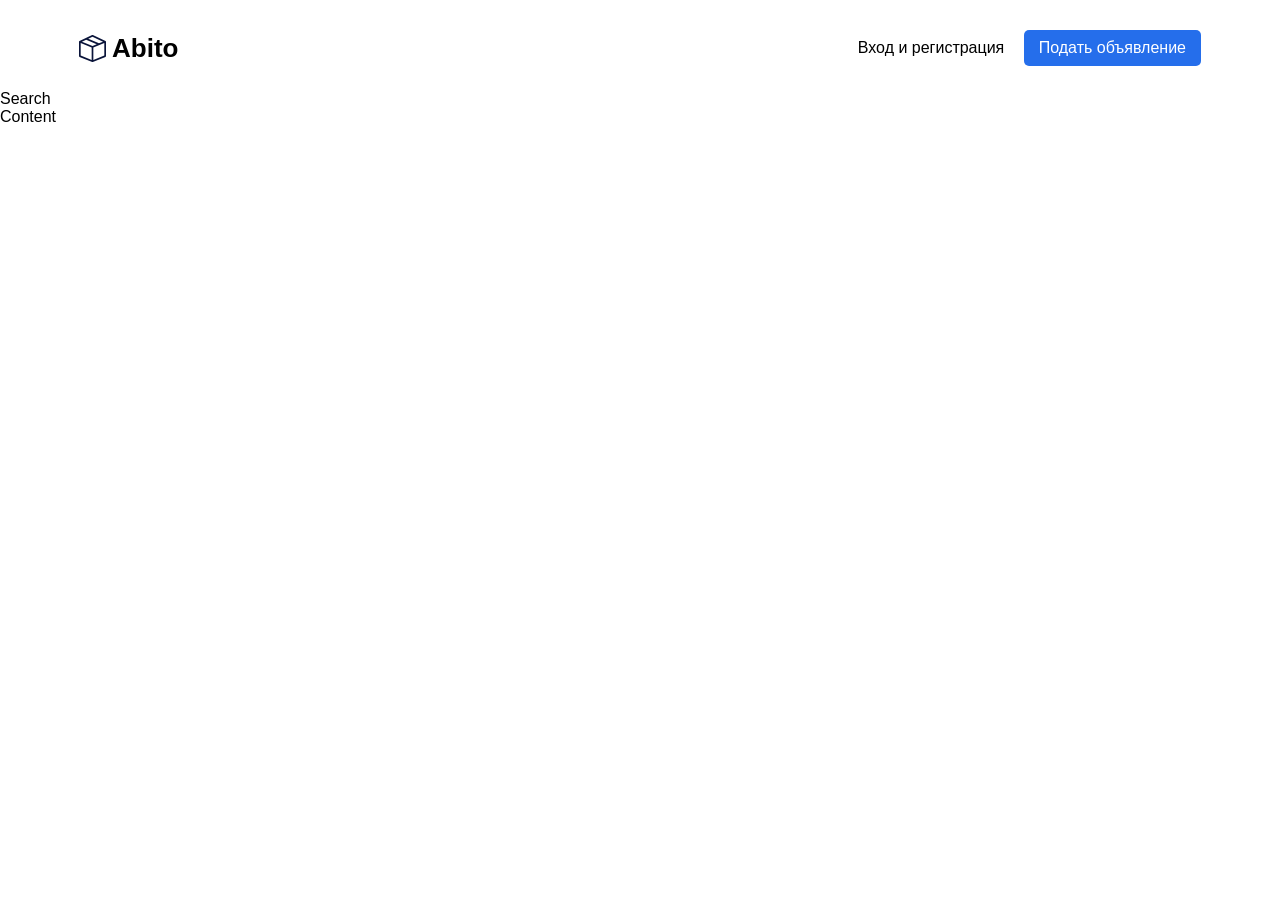
==== index.html @ bf1d8023 "first commit" ====
<!DOCTYPE html>
<html lang="en">
<head>
    <meta charset="UTF-8">
    <meta name="viewport" content="width=device-width, initial-scale=1.0">
    <link rel="stylesheet" href="style.css">
    <title>Abito</title>
</head>
<body>
    <header class="header">
        <div class="container">
            <div class="header-box">
                <div class="header-logo">
                    <img src="./image/box.svg" alt="logo">
                    <span>Abito</span>
                </div>
                <div class="header-controls">
                    <button class="btn btn-outline">Вход и регистрация</button>
                    <button class="btn btn-primary">Подать объявление</button>
                </div>
                <div class="header-burger">
                    <img src="./image/burger.svg" alt="burger">
                </div>
            </div>
        </div>
    </header>
    <div>Search</div>
    <main>Content</main>
</body>
</html>
---- style.css ----
* {
    box-sizing: border-box;
}

body {
    margin: 0;
    font-family: sans-serif;
}

.container {
    width: 100%;
    max-width: 1146px;
    padding: 0 12px;
    margin: 0 auto; 
}

.btn {
    font-size: 16px;
    line-height: 16px;
    font-weight: 400;
    padding: 10px 15px 10px 15px;
    border-radius: 5px;
    border: none;
    cursor: pointer;
}

.btn-outline {
    background-color: transparent;
}

.btn-primary {
    background-color: #256EEB;
    color: #fff;
}

.header {
    padding-top: 30px;
    padding-bottom: 24px;
}

.header-box {
    display: flex;
    justify-content: space-between;
    align-items: center;
}

.header-logo {
    display: flex;
    justify-content: flex-start;
    align-items: center;
}

.header-logo span {
    line-height: 28px;
    font-size: 26px;
    font-weight: 700;
    margin-left: 6px;
}

.header-burger {
    width: 30px;
    height: 19px;
    display: none;
}

@media (max-width: 1200px) {
    .container {
        min-width: 991px;
    }
}
@media (max-width: 991px) {
    .container {
        min-width: 730px;
    }
}
@media (max-width: 786px) {
    .container {
        min-width: 100%;
    }
    .header-burger {
        display: block;
    }
    .header-controls {
        display: none;
    }
}
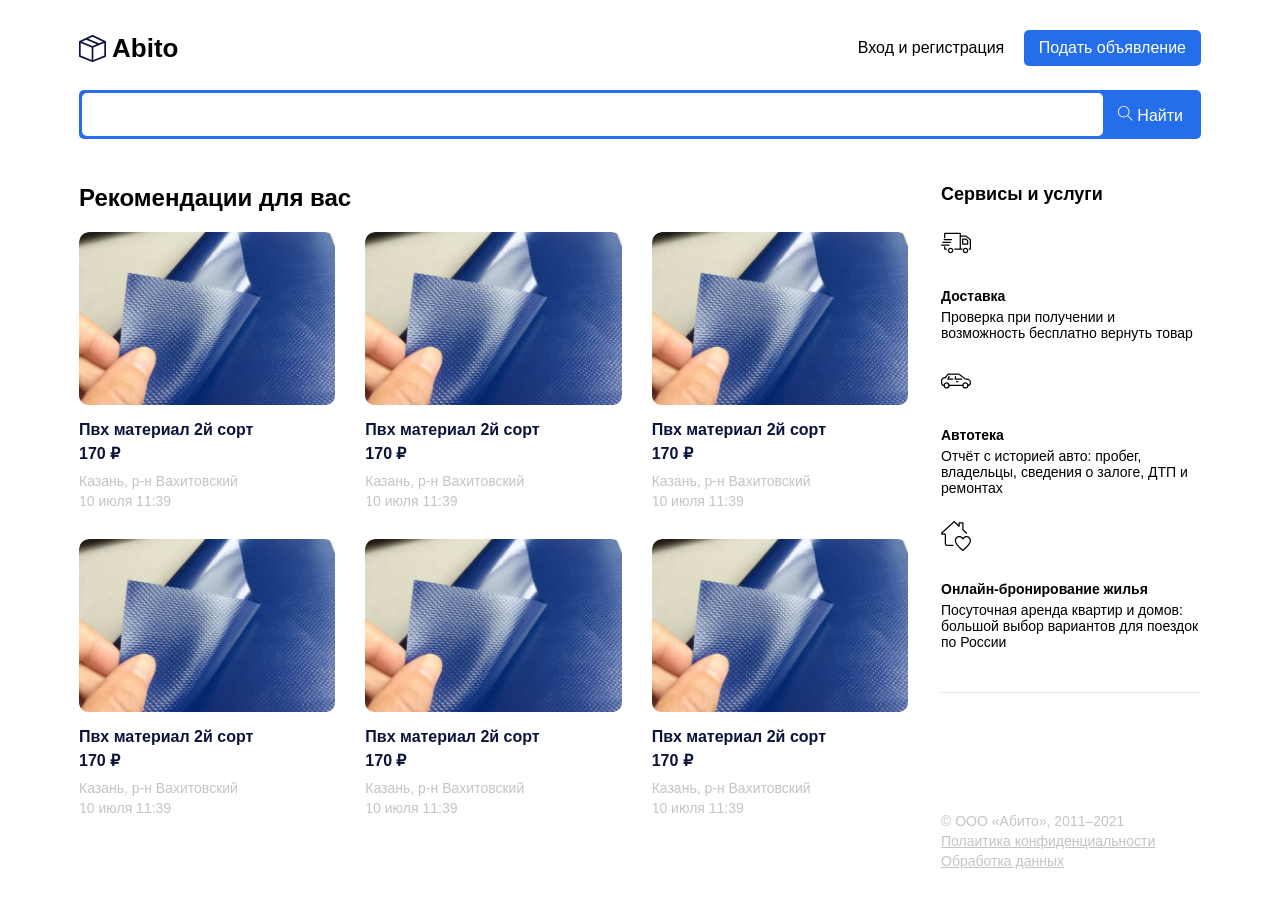
==== commit 3c484fd4: "add search, cards, product page" ====
--- a/index.html
+++ b/index.html
@@ -10,10 +10,10 @@
     <header class="header">
         <div class="container">
             <div class="header-box">
-                <div class="header-logo">
+                <a href="index.html" class="header-logo">
                     <img src="./image/box.svg" alt="logo">
                     <span>Abito</span>
-                </div>
+                </a>
                 <div class="header-controls">
                     <button class="btn btn-outline">Вход и регистрация</button>
                     <button class="btn btn-primary">Подать объявление</button>
@@ -24,7 +24,142 @@
             </div>
         </div>
     </header>
-    <div>Search</div>
-    <main>Content</main>
+    <div></div>
+    <main>
+        <section class="search">
+            <div class="container">
+                <div class="search-box">
+                    <input type="text">
+                    <button class="btn btn-primary btn-search">
+                        <img src="./image/search.svg" alt="search" class="search-btn__icon">
+                        <span class="search-btn__text">Найти</span>
+                    </button>
+                </div>
+            </div>
+        </section>
+        <section class="content">
+            <div class="container">
+                <div class="content-box">
+                    <div class="content-main">
+                        <h2 class="content-main__title">Рекомендации для вас</h2>
+                        <div class="content-main__list">
+                            <a href="product.html" class="content-main__list-item">
+                                <div class="content-main__list-item--img">
+                                    <img src="./image/card-img.png" alt="card-img">
+                                </div>
+                                <h5 class="content-main__list-item--title">
+                                    Пвх материал 2й сорт
+                                </h5>
+                                <strong class="content-main__list-item--price">170 ₽</strong>
+                                    <div class="content-main__list-item--desc-box">
+                                        <span class="content-main__list-item--desc">Казань, р-н Вахитовский</span>
+                                        <span class="content-main__list-item--desc">10 июля 11:39</span>
+                                    </div>
+                            </a>
+                            <a href="product.html" class="content-main__list-item">
+                                <div class="content-main__list-item--img">
+                                    <img src="./image/card-img.png" alt="card-img">
+                                </div>
+                                <h5 class="content-main__list-item--title">
+                                    Пвх материал 2й сорт
+                                </h5>
+                                <strong class="content-main__list-item--price">170 ₽</strong>
+                                    <div class="content-main__list-item--desc-box">
+                                        <span class="content-main__list-item--desc">Казань, р-н Вахитовский</span>
+                                        <span class="content-main__list-item--desc">10 июля 11:39</span>
+                                    </div>
+                            </a>
+                            <a href="product.html" class="content-main__list-item">
+                                <div class="content-main__list-item--img">
+                                    <img src="./image/card-img.png" alt="card-img">
+                                </div>
+                                <h5 class="content-main__list-item--title">
+                                    Пвх материал 2й сорт
+                                </h5>
+                                <strong class="content-main__list-item--price">170 ₽</strong>
+                                    <div class="content-main__list-item--desc-box">
+                                        <span class="content-main__list-item--desc">Казань, р-н Вахитовский</span>
+                                        <span class="content-main__list-item--desc">10 июля 11:39</span>
+                                    </div>
+                            </a>
+                            <a href="product.html" class="content-main__list-item">
+                                <div class="content-main__list-item--img">
+                                    <img src="./image/card-img.png" alt="card-img">
+                                </div>
+                                <h5 class="content-main__list-item--title">
+                                    Пвх материал 2й сорт
+                                </h5>
+                                <strong class="content-main__list-item--price">170 ₽</strong>
+                                    <div class="content-main__list-item--desc-box">
+                                        <span class="content-main__list-item--desc">Казань, р-н Вахитовский</span>
+                                        <span class="content-main__list-item--desc">10 июля 11:39</span>
+                                    </div>
+                            </a>
+                            <a href="product.html" class="content-main__list-item">
+                                <div class="content-main__list-item--img">
+                                    <img src="./image/card-img.png" alt="card-img">
+                                </div>
+                                <h5 class="content-main__list-item--title">
+                                    Пвх материал 2й сорт
+                                </h5>
+                                <strong class="content-main__list-item--price">170 ₽</strong>
+                                    <div class="content-main__list-item--desc-box">
+                                        <span class="content-main__list-item--desc">Казань, р-н Вахитовский</span>
+                                        <span class="content-main__list-item--desc">10 июля 11:39</span>
+                                    </div>
+                            </a>
+                            <a href="product.html" class="content-main__list-item">
+                                <div class="content-main__list-item--img">
+                                    <img src="./image/card-img.png" alt="card-img">
+                                </div>
+                                <h5 class="content-main__list-item--title">
+                                    Пвх материал 2й сорт
+                                </h5>
+                                <strong class="content-main__list-item--price">170 ₽</strong>
+                                    <div class="content-main__list-item--desc-box">
+                                        <span class="content-main__list-item--desc">Казань, р-н Вахитовский</span>
+                                        <span class="content-main__list-item--desc">10 июля 11:39</span>
+                                    </div>
+                            </a>
+
+                        </div>
+                    </div>
+                    <div class="content-side">
+                        <h3 class="content-side__title">Сервисы и услуги</h3>
+                        <div class="content-side__box">
+                            <div class="content-side__list">
+                                <div class="content-side__list-item">
+                                    <img src="./image/delivery.svg" alt="" class="content-side__list-item--img">
+                                    <h5 class="content-side__list-item--title">Доставка</h5>
+                                    <p class="content-side__list-item--text">
+                                        Проверка при получении и возможность бесплатно вернуть товар
+                                    </p>
+                                </div>
+                                <div class="content-side__list-item">
+                                    <img src="./image/sedan.svg" alt="" class="content-side__list-item--img">
+                                    <h5 class="content-side__list-item--title">Автотека</h5>
+                                    <p class="content-side__list-item--text">
+                                        Отчёт с историей авто: пробег, владельцы, сведения о залоге, ДТП и ремонтах
+                                    </p>
+                                </div>
+                                <div class="content-side__list-item">
+                                    <img src="./image/love.svg" alt="" class="content-side__list-item--img">
+                                    <h5 class="content-side__list-item--title">Онлайн-бронирование жилья</h5>
+                                    <p class="content-side__list-item--text">
+                                        Посуточная аренда квартир и домов: большой выбор вариантов для поездок по России
+                                    </p>
+                                </div>
+                            </div>
+                        <div class="content-side__footer">
+                            <p class="content-side__footer--item">© ООО «Абито», 2011–2021</p>
+                            <a href="#" class="content-side__footer--item">Полaитика конфиденциальности</a>
+                            <a href="#" class="content-side__footer--item">Обработка данных</a>
+                        </div>
+                        </div>
+                    </div>
+                </div>
+            </div>
+        </section>
+    </main>
 </body>
 </html>
--- a/style.css
+++ b/style.css
@@ -33,6 +33,11 @@
     color: #fff;
 }
 
+.btn-large {
+    width: 264px;
+    height: 54px;
+}
+
 .header {
     padding-top: 30px;
     padding-bottom: 24px;
@@ -48,6 +53,8 @@
     display: flex;
     justify-content: flex-start;
     align-items: center;
+    text-decoration: none;
+    color: inherit;
 }
 
 .header-logo span {
@@ -55,6 +62,7 @@
     font-size: 26px;
     font-weight: 700;
     margin-left: 6px;
+    
 }
 
 .header-burger {
@@ -63,15 +71,252 @@
     display: none;
 }
 
+.search {
+    margin-bottom: 45px;
+}
+
+.search-box {
+    width: 100%;
+    border-radius: 5px;
+    background-color: #256EEB;
+    padding: 3px;
+    display: flex;
+    align-items: center;
+    justify-content: flex-start;
+}
+
+.search-box input {
+    flex-grow: 1;
+    padding: 14px 22px;
+    outline: none;
+    border-radius: 5px;
+    border: none;
+    min-width: 0;
+}
+
+.search-btn {
+    display: flex;
+    align-items: center;
+}
+
+.search-btn .search-btn__icon {
+    width: 15px;
+    height: 15px;
+}
+
+.search-btn .search-btn__text {
+    margin-left: 2px;
+    font-size: 16px;
+    line-height: 15px;
+}
+
+.content {
+    padding-bottom: 50px;
+}
+
+.content-box {
+    display: flex;
+    justify-content: space-between;
+    align-items: flex-start;
+    gap: 33px;
+}
+
+.content-main {
+    flex-grow: 1;
+}
+
+
+
+.content-main__title {
+    font-size: 24px;
+    line-height: 28px;
+    margin-top: 0;
+}
+
+.content-main__list {
+    display: flex;
+    justify-content: space-between;
+    flex-wrap: wrap;
+    row-gap: 30px;
+}
+
+.content-main__list-item {
+    width: calc((100% - 60px) / 3 );
+    display: flex;
+    flex-direction: column;
+    align-items: flex-start;
+    border-radius: 10px;
+    overflow: hidden;
+    text-decoration: none;
+}
+
+.content-main__list-item--img {
+    width: 100%;
+    display: flex;
+}
+
+.content-main__list-item--img img {
+    width: 100%;
+}
+
+.content-main__list-item--title {
+    margin-top: 15px;
+    margin-bottom: 5px;
+    font-size: 16px;
+    line-height: 19px;
+    color: #0A143A; 
+}
+
+.content-main__list-item:hover .content-main__list-item--title {
+    color: #256EEB;
+}
+
+.content-main__list-item--price {
+    font-size: 16px;
+    line-height: 19px;
+    color: #0A143A; 
+    margin-bottom: 10px;
+}
+
+.content-main__list-item--desc-box {
+    display: flex;
+    flex-direction: column;
+    row-gap: 4px;
+}
+
+.content-main__list-item--desc {
+    font-size: 14px;
+    line-height: 16px;
+    color: #C4C4C4;
+}
+
+.content-side {
+    width: 260px;
+    min-width: 260px;
+}
+
+.content-side__title {
+    font-size: 18px;
+    line-height: 21px;
+    margin-top: 0;
+    margin-bottom: 23px;
+}
+
+.content-side__list {
+    display: flex;
+    flex-direction: column;
+    justify-content: space-between;
+    gap: 25px;
+    border-bottom: 1px solid #E5E5E5;
+    margin-bottom: 120px;
+    padding-bottom: 42px;
+}
+
+.content-side__list-item {
+    display: flex;
+    flex-direction: column;
+    align-items: flex-start;
+}
+.content-side__list-item--img {
+    margin-bottom: 7px;
+}
+
+.content-side__list-item--title {
+    margin-bottom: 5px;
+    font-size: 14px;
+    line-height: 16px;
+}
+
+.content-side__list-item--text {
+    font-size: 14px;
+    line-height: 16px;
+    margin: 0;
+}
+
+.content-side__footer {
+    display: flex;
+    flex-direction: column;
+    gap: 4px;
+}
+
+.content-side__footer--item {
+    font-size: 14px;
+    line-height: 16px;
+    color: #C4C4C4;
+    margin: 0;
+}
+
+.content-product {
+    display: flex;
+    flex-grow: 1;
+    gap: 30px;
+}
+
+.content-product__left {
+    flex-basis: 50%;
+}
+
+.content-product__right {
+    flex-basis: 50%;
+}
+
+.content-product__title, .content-product__price {
+    margin-top: 0px;
+    margin-bottom: 25px;
+    font-size: 24px;
+    line-height: 28px;
+}
+
+.content-product__text {
+    font-size: 14px;
+    line-height: 20px;
+}
+
+.content-product__img {
+    width: 100%;
+}
+
 @media (max-width: 1200px) {
     .container {
         min-width: 991px;
     }
+    .content-main__list-item {
+        width: calc((100% - 30px) / 2 );
+    }
 }
 @media (max-width: 991px) {
     .container {
         min-width: 730px;
     }
+
+    .content-box {
+        flex-direction: column;
+    }
+
+    .content-main {
+        width: 100%;
+    }
+
+    .content-side {
+        width: 100%;
+        min-width: none;
+    }
+
+    .content-product {
+        flex-direction: column;
+        width: 100%;
+    }
+
+    .content-product__left {
+        flex-basis: 100%;
+        width: 100%;
+    }
+
+    .content-product__right {
+        flex-basis: 100%;
+        width: 100%;
+    }
+
 }
 @media (max-width: 786px) {
     .container {
@@ -83,4 +328,16 @@
     .header-controls {
         display: none;
     }
+
+    .search-btn .search-btn__text {
+        display: none;
+    }
+
+
+}
+
+@media (max-width: 480px) {
+    .content-main__list-item {
+        width: 100%;
+    }
 }
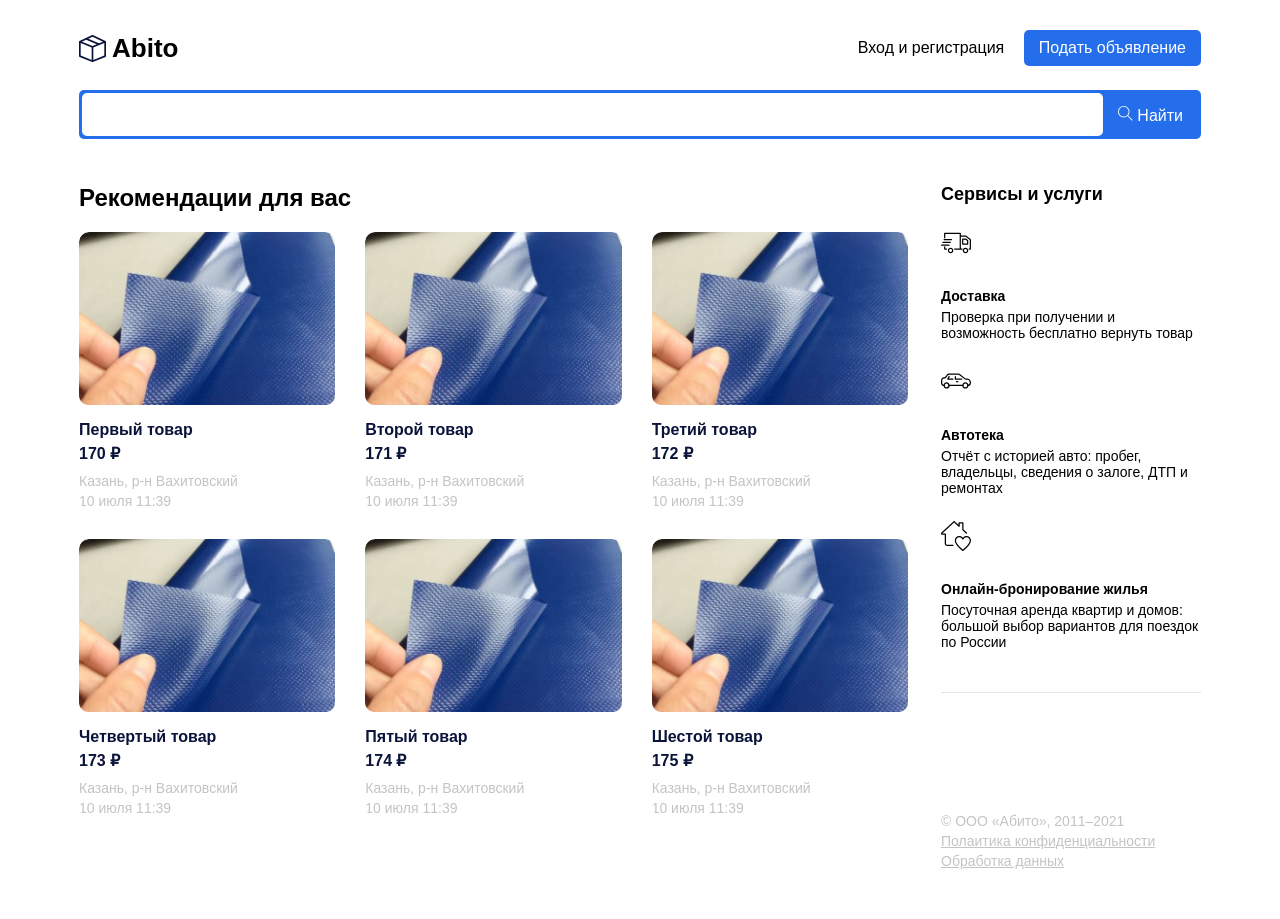
==== commit 76cfd260: "add scripts render cards, search" ====
--- a/index.html
+++ b/index.html
@@ -4,6 +4,7 @@
     <meta charset="UTF-8">
     <meta name="viewport" content="width=device-width, initial-scale=1.0">
     <link rel="stylesheet" href="style.css">
+    <script src="./script.js" defer></script>
     <title>Abito</title>
 </head>
 <body>
@@ -43,85 +44,6 @@
                     <div class="content-main">
                         <h2 class="content-main__title">Рекомендации для вас</h2>
                         <div class="content-main__list">
-                            <a href="product.html" class="content-main__list-item">
-                                <div class="content-main__list-item--img">
-                                    <img src="./image/card-img.png" alt="card-img">
-                                </div>
-                                <h5 class="content-main__list-item--title">
-                                    Пвх материал 2й сорт
-                                </h5>
-                                <strong class="content-main__list-item--price">170 ₽</strong>
-                                    <div class="content-main__list-item--desc-box">
-                                        <span class="content-main__list-item--desc">Казань, р-н Вахитовский</span>
-                                        <span class="content-main__list-item--desc">10 июля 11:39</span>
-                                    </div>
-                            </a>
-                            <a href="product.html" class="content-main__list-item">
-                                <div class="content-main__list-item--img">
-                                    <img src="./image/card-img.png" alt="card-img">
-                                </div>
-                                <h5 class="content-main__list-item--title">
-                                    Пвх материал 2й сорт
-                                </h5>
-                                <strong class="content-main__list-item--price">170 ₽</strong>
-                                    <div class="content-main__list-item--desc-box">
-                                        <span class="content-main__list-item--desc">Казань, р-н Вахитовский</span>
-                                        <span class="content-main__list-item--desc">10 июля 11:39</span>
-                                    </div>
-                            </a>
-                            <a href="product.html" class="content-main__list-item">
-                                <div class="content-main__list-item--img">
-                                    <img src="./image/card-img.png" alt="card-img">
-                                </div>
-                                <h5 class="content-main__list-item--title">
-                                    Пвх материал 2й сорт
-                                </h5>
-                                <strong class="content-main__list-item--price">170 ₽</strong>
-                                    <div class="content-main__list-item--desc-box">
-                                        <span class="content-main__list-item--desc">Казань, р-н Вахитовский</span>
-                                        <span class="content-main__list-item--desc">10 июля 11:39</span>
-                                    </div>
-                            </a>
-                            <a href="product.html" class="content-main__list-item">
-                                <div class="content-main__list-item--img">
-                                    <img src="./image/card-img.png" alt="card-img">
-                                </div>
-                                <h5 class="content-main__list-item--title">
-                                    Пвх материал 2й сорт
-                                </h5>
-                                <strong class="content-main__list-item--price">170 ₽</strong>
-                                    <div class="content-main__list-item--desc-box">
-                                        <span class="content-main__list-item--desc">Казань, р-н Вахитовский</span>
-                                        <span class="content-main__list-item--desc">10 июля 11:39</span>
-                                    </div>
-                            </a>
-                            <a href="product.html" class="content-main__list-item">
-                                <div class="content-main__list-item--img">
-                                    <img src="./image/card-img.png" alt="card-img">
-                                </div>
-                                <h5 class="content-main__list-item--title">
-                                    Пвх материал 2й сорт
-                                </h5>
-                                <strong class="content-main__list-item--price">170 ₽</strong>
-                                    <div class="content-main__list-item--desc-box">
-                                        <span class="content-main__list-item--desc">Казань, р-н Вахитовский</span>
-                                        <span class="content-main__list-item--desc">10 июля 11:39</span>
-                                    </div>
-                            </a>
-                            <a href="product.html" class="content-main__list-item">
-                                <div class="content-main__list-item--img">
-                                    <img src="./image/card-img.png" alt="card-img">
-                                </div>
-                                <h5 class="content-main__list-item--title">
-                                    Пвх материал 2й сорт
-                                </h5>
-                                <strong class="content-main__list-item--price">170 ₽</strong>
-                                    <div class="content-main__list-item--desc-box">
-                                        <span class="content-main__list-item--desc">Казань, р-н Вахитовский</span>
-                                        <span class="content-main__list-item--desc">10 июля 11:39</span>
-                                    </div>
-                            </a>
-
                         </div>
                     </div>
                     <div class="content-side">
